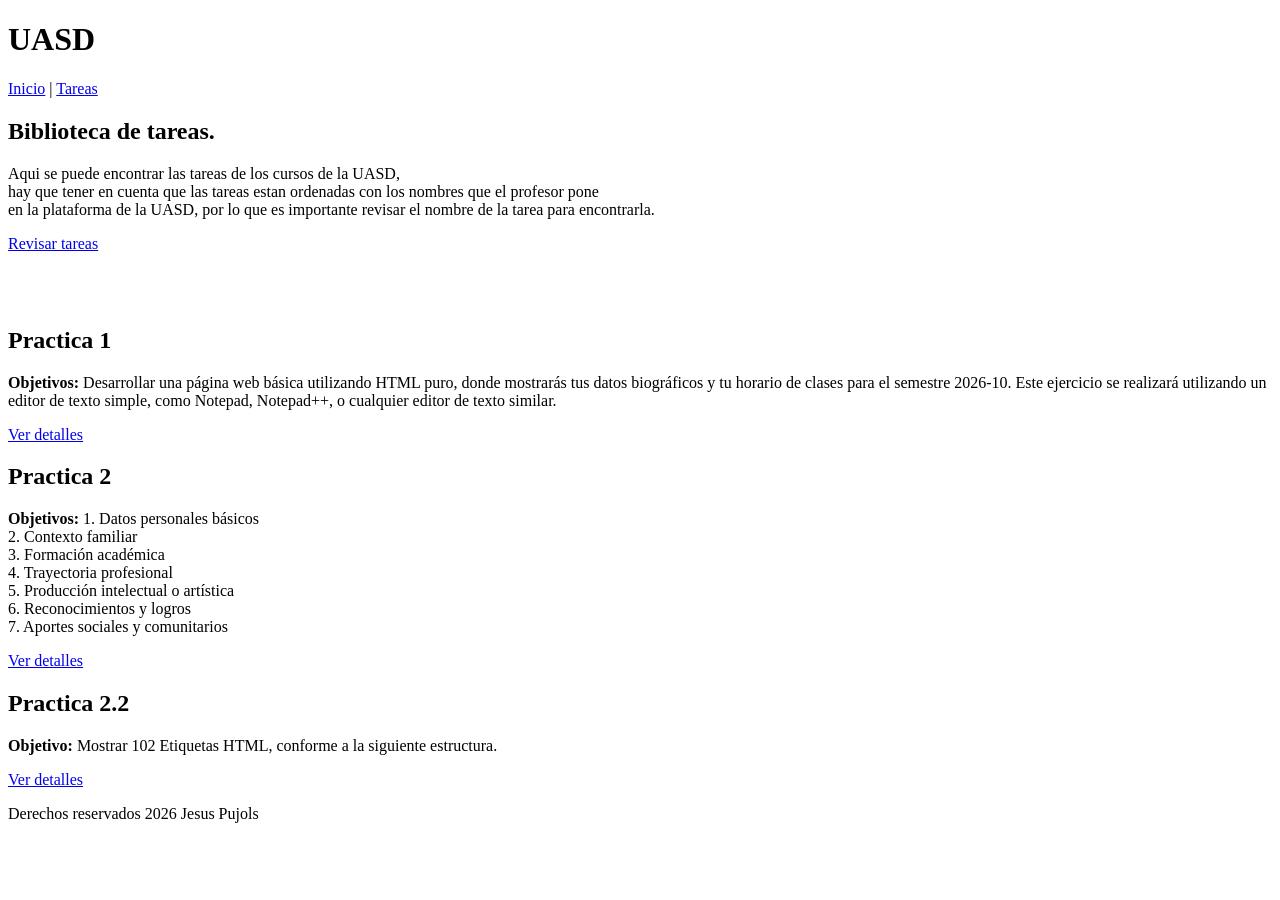
==== index.html @ 69698f7a "Primer commit" ====
<!Doctype html>
<html lang="es">

<head>
	<meta charset="UTF-8">
	<meta name="viewport" content="width=device-width, initial-scale=1.0">
	<title>Biblioteca de tareas</title>
</head>

<body>

	<header>
		<div class="container">
			<h1> UASD</h1>
			<nav>
				
				<a href="#"> Inicio</a> |
				<a href="#Tarea"> Tareas</a>
				
			</nav>
		</div>
	</header>

	<section id="hero">
		<div class="container">
			<h2>Biblioteca de tareas.</h2>
			<p>Aqui se puede encontrar las tareas de los cursos de la UASD,<br>
				hay que tener en cuenta que las tareas estan ordenadas con los nombres que el profesor pone<br>
				en la plataforma de la UASD, por lo que es importante revisar el nombre de la tarea para
				encontrarla.<br>
			</p>
			<a href="#Tarea" class="btn">Revisar tareas</a><br><br><br><br>
		</div>
	</section>


	<main>
		<section class="conteiner-gene" id="Tarea">
			<div class="Tarea1">
				<h2>Practica 1 </h2>
				<p><strong>Objetivos:</strong> Desarrollar una página web básica utilizando HTML
					puro, donde mostrarás tus datos biográficos y tu horario de
					clases para el semestre 2026-10. Este ejercicio se realizará
					utilizando un editor de texto simple, como Notepad, Notepad++,
					o cualquier editor de texto similar. </p>

				<a href="Tareas/Práctica1.html">Ver detalles</a>

			</div>

			<div class="Tarea2">
				<h2>Practica 2 </h2>
				<p><strong>Objetivos:</strong>
					1. Datos personales básicos<br>
					2. Contexto familiar<br>
					3. Formación académica<br>
					4. Trayectoria profesional<br>
					5. Producción intelectual o artística<br>
					6. Reconocimientos y logros<br>
					7. Aportes sociales y comunitarios<br>
				</p>

				<a href="Tareas/Practica2.1.html">Ver detalles</a>

			</div>

			<div class="Tarea.2">
				<h2>Practica 2.2 </h2>
				<p><strong>Objetivo:</strong>
					Mostrar 102 Etiquetas HTML, conforme a la siguiente estructura.
				</p>

				<a href="Tareas/Practica2.2.html">Ver detalles</a>

			</div>
		</section>


	</main>


	<footer>

		<p>Derechos reservados 2026 Jesus Pujols</p>


	</footer>

</body>

</html>
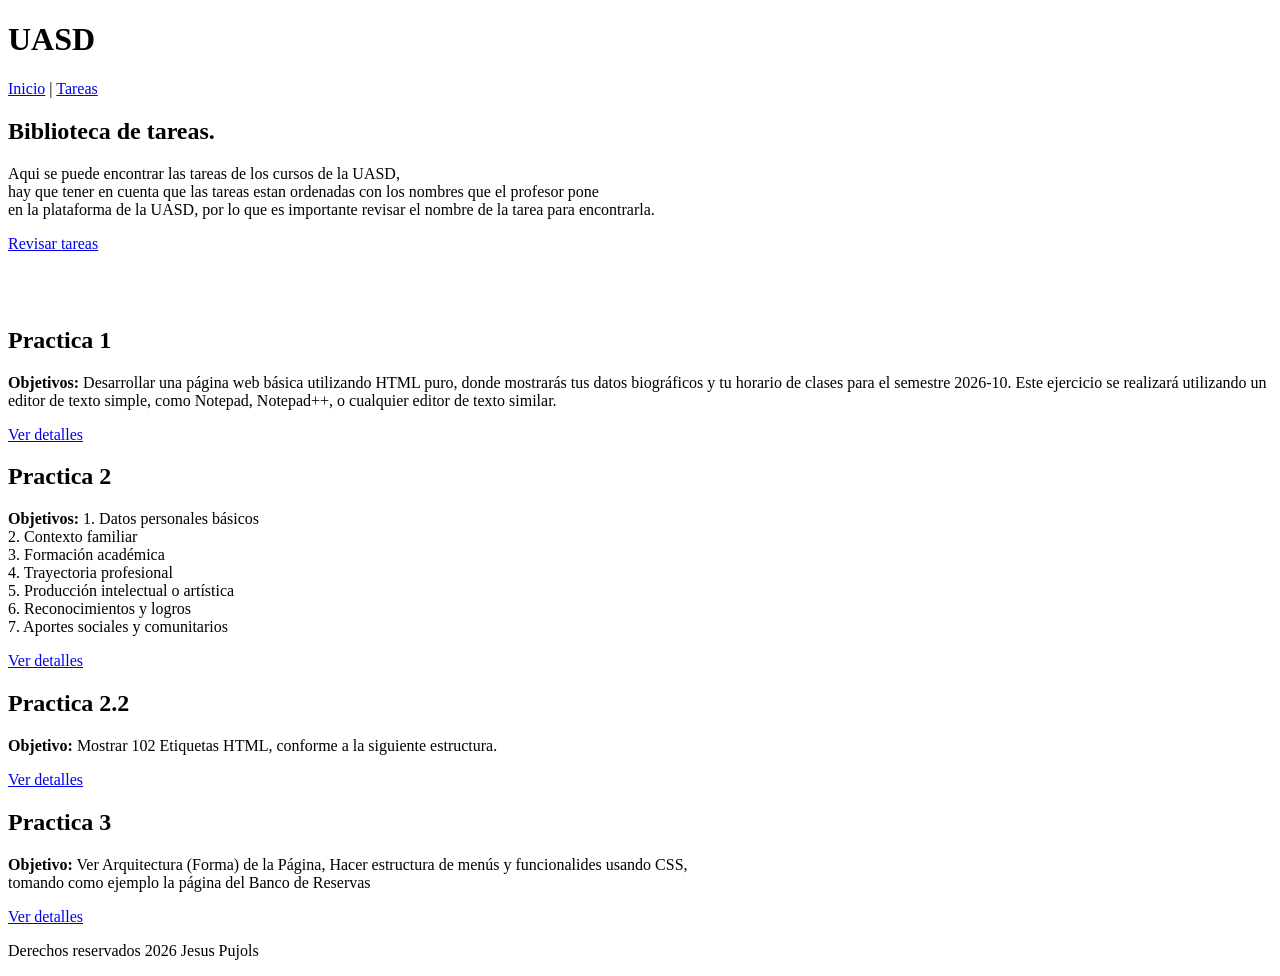
==== commit 36f5b41a: "Primer commit" ====
--- a/index.html
+++ b/index.html
@@ -73,6 +73,17 @@
 				<a href="Tareas/Practica2.2.html">Ver detalles</a>
 
 			</div>
+						<div class="Tarea.3">
+				<h2>Practica 3 </h2>
+				<p><strong>Objetivo:</strong>
+					Ver Arquitectura (Forma) de la Página, Hacer estructura de menús 
+					y funcionalides usando CSS, <br>
+					tomando como ejemplo la página del Banco de Reservas
+				</p>
+
+				<a href="Tareas/Practica3.html">Ver detalles</a>
+
+			</div>
 		</section>
 
 
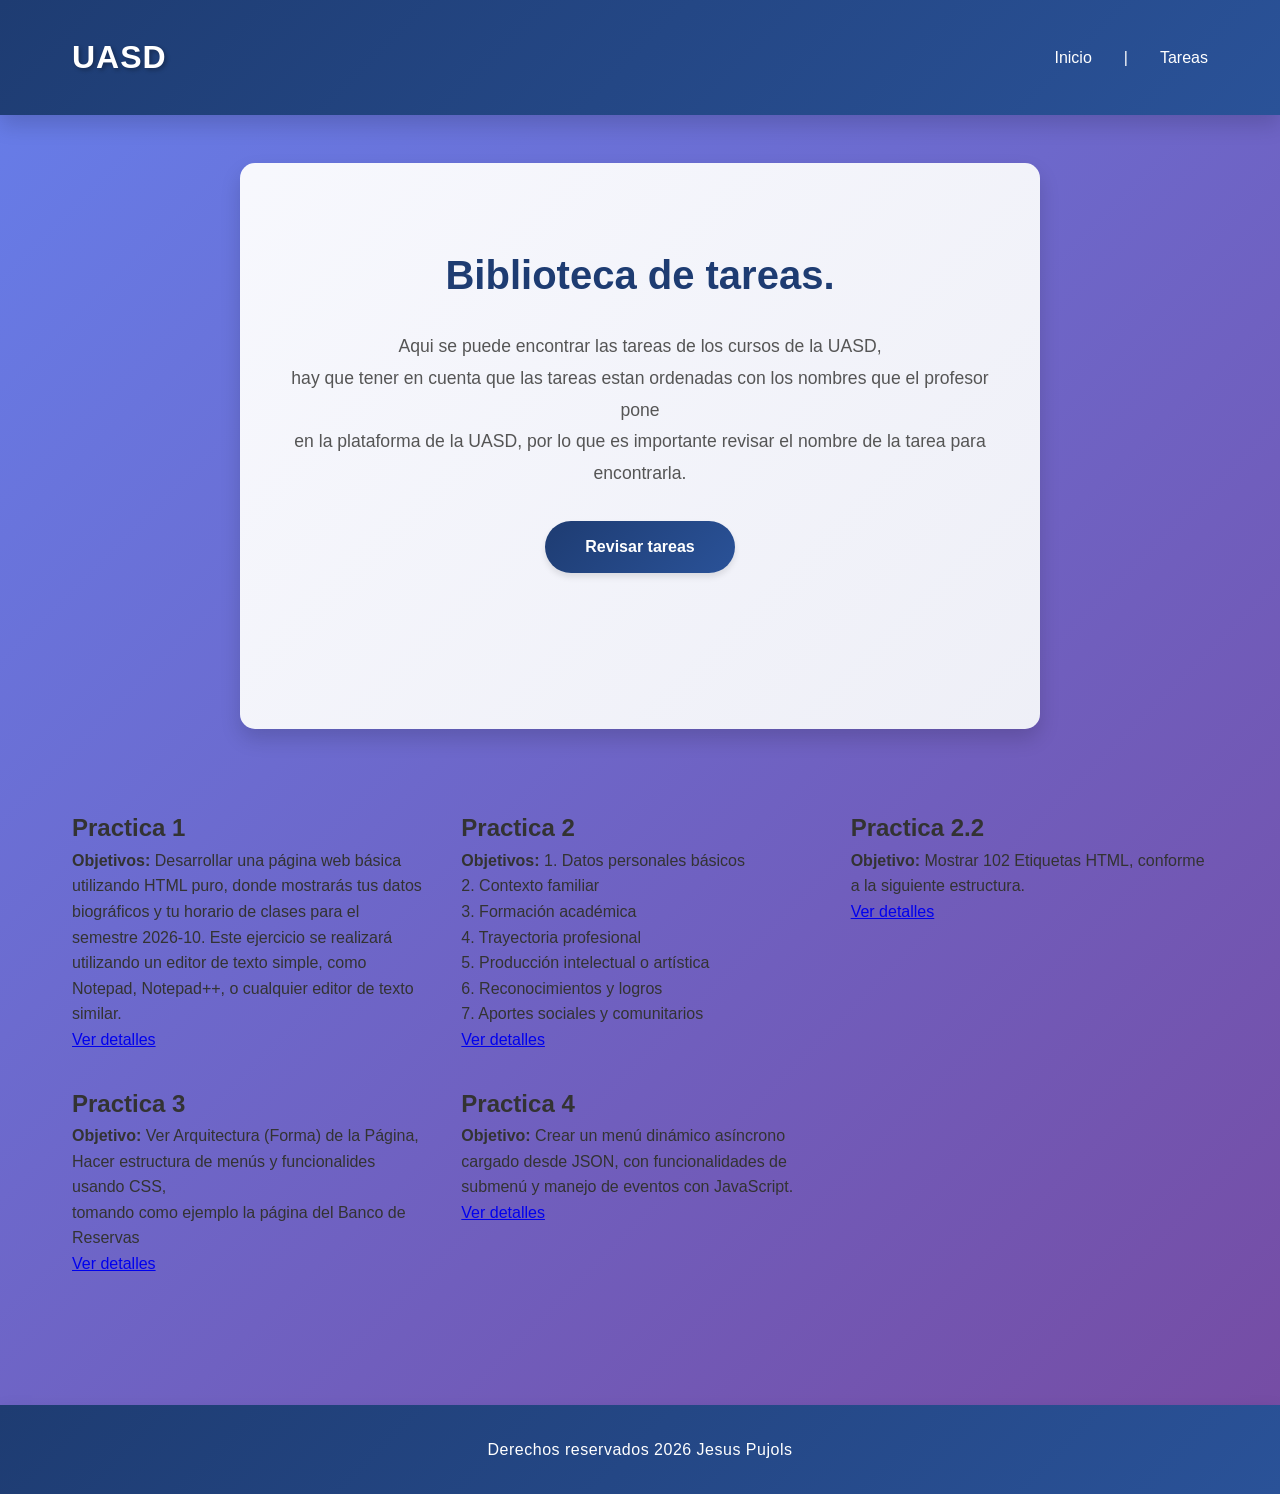
==== commit 1fc93e83: "Mejorar página principal: agregar CSS profesional y práctica 4" ====
--- a/index.html
+++ b/index.html
@@ -4,7 +4,8 @@
 <head>
 	<meta charset="UTF-8">
 	<meta name="viewport" content="width=device-width, initial-scale=1.0">
-	<title>Biblioteca de tareas</title>
+	<title>Biblioteca de tareas - UASD</title>
+	<link rel="stylesheet" href="assets/css/style.css">
 </head>
 
 <body>
@@ -73,7 +74,7 @@
 				<a href="Tareas/Practica2.2.html">Ver detalles</a>
 
 			</div>
-						<div class="Tarea.3">
+						<div class="Tarea3">
 				<h2>Practica 3 </h2>
 				<p><strong>Objetivo:</strong>
 					Ver Arquitectura (Forma) de la Página, Hacer estructura de menús 
@@ -82,6 +83,17 @@
 				</p>
 
 				<a href="Tareas/Practica3.html">Ver detalles</a>
+
+			</div>
+
+			<div class="Tarea4">
+				<h2>Practica 4 </h2>
+				<p><strong>Objetivo:</strong>
+					Crear un menú dinámico asíncrono cargado desde JSON,
+					con funcionalidades de submenú y manejo de eventos con JavaScript.
+				</p>
+
+				<a href="Tareas/practica4/index.html">Ver detalles</a>
 
 			</div>
 		</section>
--- a/assets/css/style.css
+++ b/assets/css/style.css
@@ -0,0 +1,416 @@
+/* ===========================
+   ESTILOS GENERALES
+   =========================== */
+
+* {
+	margin: 0;
+	padding: 0;
+	box-sizing: border-box;
+}
+
+:root {
+	--color-primary: #1e3c72;
+	--color-secondary: #2a5298;
+	--color-accent: #00d4ff;
+	--color-dark: #0a0e27;
+	--color-light: #f5f7fa;
+	--color-text: #333;
+	--color-border: #e0e0e0;
+	--color-success: #4caf50;
+	--color-warning: #ff9800;
+	--shadow: 0 4px 6px rgba(0, 0, 0, 0.1);
+	--shadow-lg: 0 10px 20px rgba(0, 0, 0, 0.15);
+}
+
+body {
+	font-family: 'Segoe UI', Tahoma, Geneva, Verdana, sans-serif;
+	line-height: 1.6;
+	color: var(--color-text);
+	background: linear-gradient(135deg, #667eea 0%, #764ba2 100%);
+	min-height: 100vh;
+}
+
+/* ===========================
+   HEADER
+   =========================== */
+
+header {
+	background: linear-gradient(135deg, var(--color-primary) 0%, var(--color-secondary) 100%);
+	color: white;
+	padding: 1rem 0;
+	box-shadow: var(--shadow-lg);
+	position: sticky;
+	top: 0;
+	z-index: 999;
+}
+
+header .container {
+	max-width: 1200px;
+	margin: 0 auto;
+	padding: 1rem 2rem;
+	display: flex;
+	justify-content: space-between;
+	align-items: center;
+}
+
+header h1 {
+	font-size: 2rem;
+	font-weight: 700;
+	letter-spacing: 1px;
+	text-shadow: 2px 2px 4px rgba(0, 0, 0, 0.3);
+}
+
+header nav {
+	display: flex;
+	gap: 2rem;
+}
+
+header nav a {
+	color: white;
+	text-decoration: none;
+	font-weight: 500;
+	transition: all 0.3s ease;
+	position: relative;
+}
+
+header nav a::after {
+	content: '';
+	position: absolute;
+	bottom: -5px;
+	left: 0;
+	width: 0;
+	height: 2px;
+	background: var(--color-accent);
+	transition: width 0.3s ease;
+}
+
+header nav a:hover::after {
+	width: 100%;
+}
+
+header nav a:hover {
+	color: var(--color-accent);
+}
+
+/* ===========================
+   HERO SECTION
+   =========================== */
+
+#hero {
+	background: linear-gradient(135deg, rgba(255, 255, 255, 0.95) 0%, rgba(245, 247, 250, 0.95) 100%);
+	padding: 5rem 2rem;
+	text-align: center;
+	margin: 3rem auto;
+	border-radius: 15px;
+	max-width: 800px;
+	margin-left: auto;
+	margin-right: auto;
+	box-shadow: var(--shadow-lg);
+}
+
+#hero h2 {
+	font-size: 2.5rem;
+	color: var(--color-primary);
+	margin-bottom: 1.5rem;
+	font-weight: 700;
+}
+
+#hero p {
+	font-size: 1.1rem;
+	color: #555;
+	margin-bottom: 2rem;
+	line-height: 1.8;
+}
+
+.btn {
+	display: inline-block;
+	background: linear-gradient(135deg, var(--color-primary), var(--color-secondary));
+	color: white;
+	padding: 0.8rem 2.5rem;
+	border-radius: 50px;
+	text-decoration: none;
+	font-weight: 600;
+	transition: all 0.3s ease;
+	box-shadow: var(--shadow);
+	border: none;
+	cursor: pointer;
+	font-size: 1rem;
+}
+
+.btn:hover {
+	transform: translateY(-3px);
+	box-shadow: var(--shadow-lg);
+	background: linear-gradient(135deg, var(--color-secondary), var(--color-primary));
+}
+
+.btn:active {
+	transform: translateY(-1px);
+}
+
+/* ===========================
+   MAIN CONTENT & TASKS
+   =========================== */
+
+main {
+	max-width: 1200px;
+	margin: 0 auto;
+	padding: 2rem;
+}
+
+.conteiner-gene {
+	display: grid;
+	grid-template-columns: repeat(auto-fit, minmax(280px, 1fr));
+	gap: 2rem;
+	margin-bottom: 3rem;
+}
+
+/* Task Cards Styling */
+.Tarea1,
+.Tarea2,
+.Tarea.2,
+.Tarea3,
+.Tarea4 {
+	background: white;
+	border-radius: 12px;
+	padding: 2rem;
+	box-shadow: var(--shadow);
+	transition: all 0.3s ease;
+	border-left: 5px solid var(--color-primary);
+	position: relative;
+	overflow: hidden;
+}
+
+.Tarea2 {
+	border-left-color: var(--color-secondary);
+}
+
+.Tarea.2 {
+	border-left-color: #0066cc;
+}
+
+.Tarea3 {
+	border-left-color: #ff6b6b;
+}
+
+.Tarea4 {
+	border-left-color: var(--color-accent);
+}
+
+.Tarea1:hover,
+.Tarea2:hover,
+.Tarea.2:hover,
+.Tarea3:hover,
+.Tarea4:hover {
+	transform: translateY(-8px);
+	box-shadow: var(--shadow-lg);
+}
+
+.Tarea1::before,
+.Tarea2::before,
+.Tarea.2::before,
+.Tarea3::before,
+.Tarea4::before {
+	content: '';
+	position: absolute;
+	top: 0;
+	left: 0;
+	right: 0;
+	height: 3px;
+	background: linear-gradient(90deg, var(--color-accent), rgba(0, 212, 255, 0));
+	transform: scaleX(0);
+	transform-origin: left;
+	transition: transform 0.3s ease;
+}
+
+.Tarea1:hover::before,
+.Tarea2:hover::before,
+.Tarea.2:hover::before,
+.Tarea3:hover::before,
+.Tarea4:hover::before {
+	transform: scaleX(1);
+}
+
+.Tarea1 h2,
+.Tarea2 h2,
+.Tarea.2 h2,
+.Tarea3 h2,
+.Tarea4 h2 {
+	color: var(--color-primary);
+	margin-bottom: 1rem;
+	font-size: 1.5rem;
+}
+
+.Tarea1 p,
+.Tarea2 p,
+.Tarea.2 p,
+.Tarea3 p,
+.Tarea4 p {
+	color: #666;
+	margin-bottom: 1.5rem;
+	line-height: 1.8;
+	font-size: 0.95rem;
+}
+
+.Tarea1 a,
+.Tarea2 a,
+.Tarea.2 a,
+.Tarea3 a,
+.Tarea4 a {
+	display: inline-block;
+	color: white;
+	background: linear-gradient(135deg, var(--color-primary), var(--color-secondary));
+	padding: 0.6rem 1.5rem;
+	border-radius: 25px;
+	text-decoration: none;
+	font-weight: 600;
+	transition: all 0.3s ease;
+	font-size: 0.9rem;
+	border: none;
+	cursor: pointer;
+}
+
+.Tarea1 a:hover,
+.Tarea2 a:hover,
+.Tarea.2 a:hover,
+.Tarea3 a:hover,
+.Tarea4 a:hover {
+	transform: scale(1.05);
+	box-shadow: var(--shadow-lg);
+}
+
+/* ===========================
+   FOOTER
+   =========================== */
+
+footer {
+	background: linear-gradient(135deg, var(--color-primary) 0%, var(--color-secondary) 100%);
+	color: white;
+	text-align: center;
+	padding: 2rem;
+	margin-top: 3rem;
+	box-shadow: var(--shadow-lg);
+}
+
+footer p {
+	font-weight: 500;
+	letter-spacing: 0.5px;
+}
+
+/* ===========================
+   RESPONSIVE DESIGN
+   =========================== */
+
+@media (max-width: 768px) {
+	header .container {
+		flex-direction: column;
+		gap: 1rem;
+		text-align: center;
+	}
+
+	header h1 {
+		font-size: 1.5rem;
+	}
+
+	header nav {
+		flex-direction: column;
+		gap: 0.5rem;
+	}
+
+	#hero {
+		padding: 3rem 1.5rem;
+		margin: 1.5rem;
+	}
+
+	#hero h2 {
+		font-size: 1.8rem;
+	}
+
+	#hero p {
+		font-size: 1rem;
+	}
+
+	.conteiner-gene {
+		grid-template-columns: 1fr;
+		gap: 1.5rem;
+	}
+
+	main {
+		padding: 1rem;
+	}
+}
+
+@media (max-width: 480px) {
+	header nav a {
+		font-size: 0.9rem;
+	}
+
+	#hero h2 {
+		font-size: 1.5rem;
+	}
+
+	.Tarea1 h2,
+	.Tarea2 h2,
+	.Tarea.2 h2,
+	.Tarea3 h2,
+	.Tarea4 h2 {
+		font-size: 1.2rem;
+	}
+
+	.Tarea1 p,
+	.Tarea2 p,
+	.Tarea.2 p,
+	.Tarea3 p,
+	.Tarea4 p {
+		font-size: 0.85rem;
+	}
+}
+
+/* ===========================
+   UTILITY CLASSES
+   =========================== */
+
+.container {
+	max-width: 1200px;
+	margin: 0 auto;
+	padding: 0 1rem;
+}
+
+/* ===========================
+   ANIMACIONES
+   =========================== */
+
+@keyframes fadeIn {
+	from {
+		opacity: 0;
+		transform: translateY(20px);
+	}
+	to {
+		opacity: 1;
+		transform: translateY(0);
+	}
+}
+
+.Tarea1,
+.Tarea2,
+.Tarea.2,
+.Tarea3,
+.Tarea4 {
+	animation: fadeIn 0.6s ease-out forwards;
+	animation-delay: 0.1s;
+}
+
+.Tarea2 {
+	animation-delay: 0.2s;
+}
+
+.Tarea.2 {
+	animation-delay: 0.3s;
+}
+
+.Tarea3 {
+	animation-delay: 0.4s;
+}
+
+.Tarea4 {
+	animation-delay: 0.5s;
+}
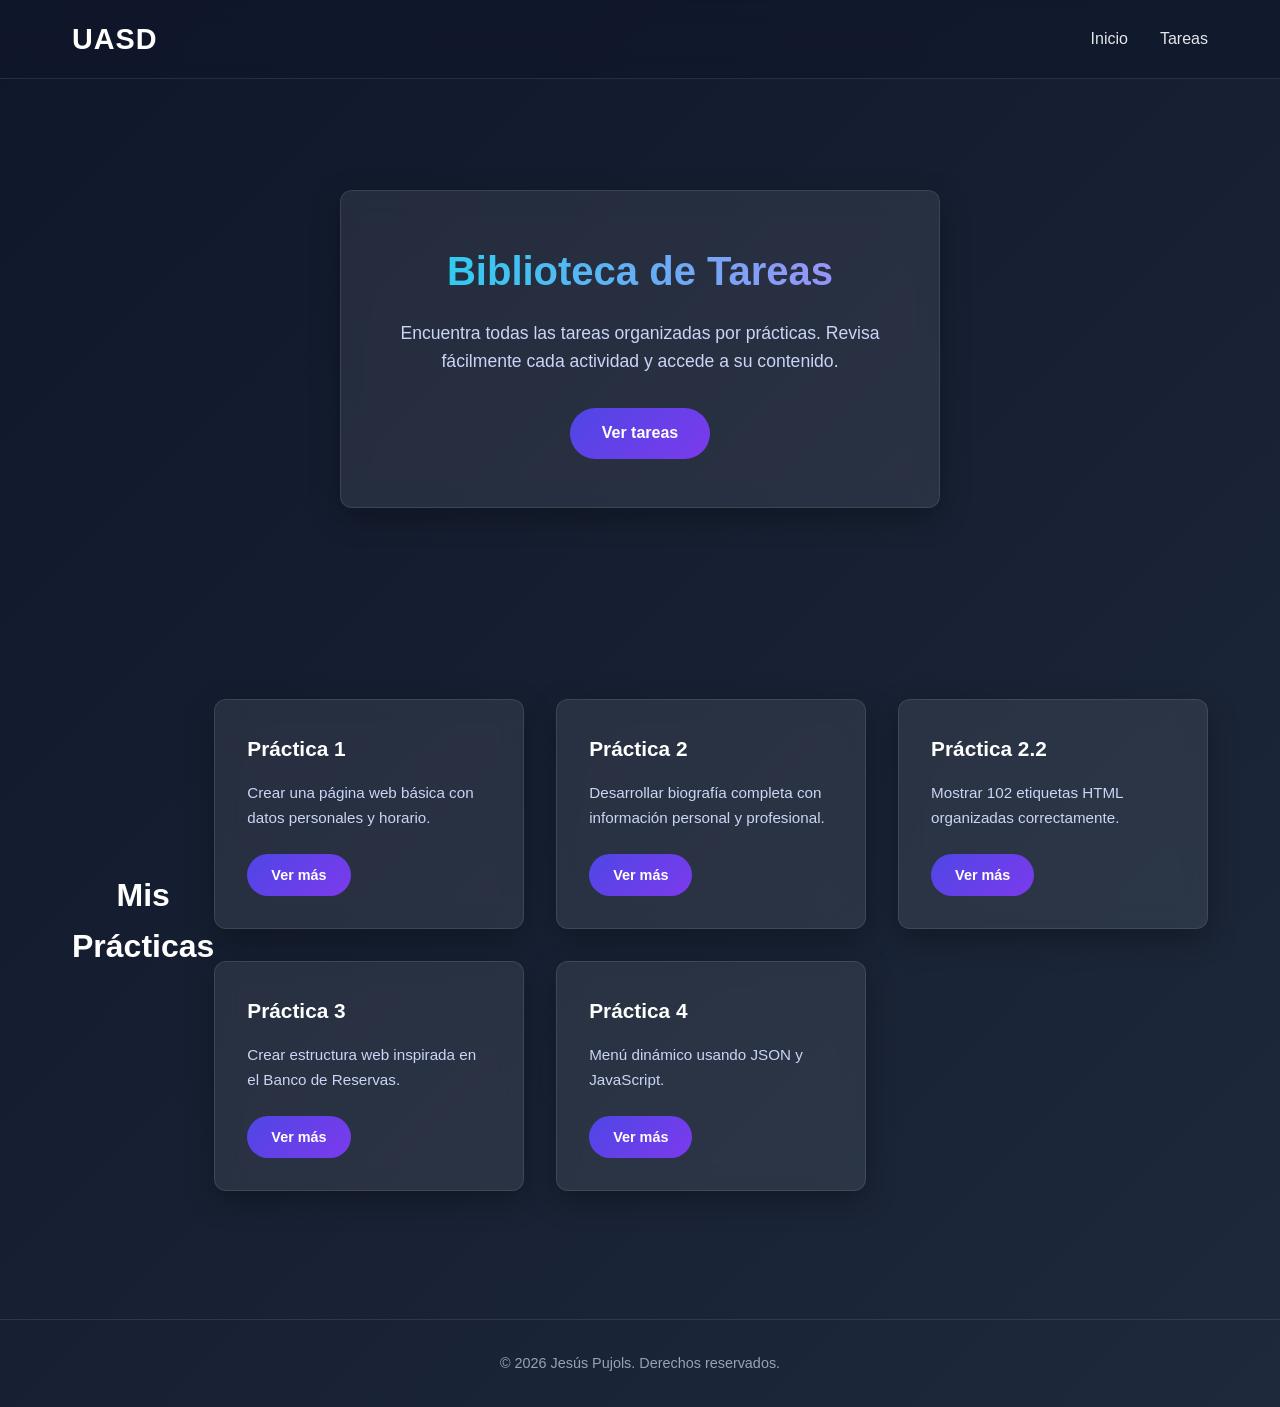
==== commit 6eeebfc5: "Reorganizar y limpiar código HTML y CSS completamente" ====
--- a/index.html
+++ b/index.html
@@ -1,114 +1,83 @@
-<!Doctype html>
+<!DOCTYPE html>
 <html lang="es">
 
 <head>
 	<meta charset="UTF-8">
 	<meta name="viewport" content="width=device-width, initial-scale=1.0">
-	<title>Biblioteca de tareas - UASD</title>
+	<title>Biblioteca de Tareas - UASD</title>
 	<link rel="stylesheet" href="assets/css/style.css">
 </head>
 
 <body>
-
+	<!-- HEADER -->
 	<header>
 		<div class="container">
-			<h1> UASD</h1>
+			<h1>UASD</h1>
 			<nav>
-				
-				<a href="#"> Inicio</a> |
-				<a href="#Tarea"> Tareas</a>
-				
+				<a href="#inicio">Inicio</a>
+				<a href="#tareas">Tareas</a>
 			</nav>
 		</div>
 	</header>
 
-	<section id="hero">
-		<div class="container">
-			<h2>Biblioteca de tareas.</h2>
-			<p>Aqui se puede encontrar las tareas de los cursos de la UASD,<br>
-				hay que tener en cuenta que las tareas estan ordenadas con los nombres que el profesor pone<br>
-				en la plataforma de la UASD, por lo que es importante revisar el nombre de la tarea para
-				encontrarla.<br>
-			</p>
-			<a href="#Tarea" class="btn">Revisar tareas</a><br><br><br><br>
+	<!-- HERO SECTION -->
+	<section id="inicio" class="hero">
+		<div class="hero-content">
+			<h2>Biblioteca de Tareas</h2>
+			<p>Encuentra todas las tareas organizadas por prácticas. Revisa fácilmente cada actividad y accede a su contenido.</p>
+			<a href="#tareas" class="btn">Ver tareas</a>
 		</div>
 	</section>
 
+	<!-- MAIN CONTENT -->
+	<main>
+		<section id="tareas" class="tasks-section">
+			<div class="container">
+				<h2 class="section-title">Mis Prácticas</h2>
+				<div class="tasks-grid">
+					<!-- Practica 1 -->
+					<article class="task-card">
+						<h3>Práctica 1</h3>
+						<p>Crear una página web básica con datos personales y horario.</p>
+						<a href="Tareas/Práctica1.html" class="card-btn">Ver más</a>
+					</article>
 
-	<main>
-		<section class="conteiner-gene" id="Tarea">
-			<div class="Tarea1">
-				<h2>Practica 1 </h2>
-				<p><strong>Objetivos:</strong> Desarrollar una página web básica utilizando HTML
-					puro, donde mostrarás tus datos biográficos y tu horario de
-					clases para el semestre 2026-10. Este ejercicio se realizará
-					utilizando un editor de texto simple, como Notepad, Notepad++,
-					o cualquier editor de texto similar. </p>
+					<!-- Practica 2 -->
+					<article class="task-card">
+						<h3>Práctica 2</h3>
+						<p>Desarrollar biografía completa con información personal y profesional.</p>
+						<a href="Tareas/Practica2.1.html" class="card-btn">Ver más</a>
+					</article>
 
-				<a href="Tareas/Práctica1.html">Ver detalles</a>
+					<!-- Practica 2.2 -->
+					<article class="task-card">
+						<h3>Práctica 2.2</h3>
+						<p>Mostrar 102 etiquetas HTML organizadas correctamente.</p>
+						<a href="Tareas/Practica2.2.html" class="card-btn">Ver más</a>
+					</article>
 
-			</div>
+					<!-- Practica 3 -->
+					<article class="task-card">
+						<h3>Práctica 3</h3>
+						<p>Crear estructura web inspirada en el Banco de Reservas.</p>
+						<a href="Tareas/Practica3.html" class="card-btn">Ver más</a>
+					</article>
 
-			<div class="Tarea2">
-				<h2>Practica 2 </h2>
-				<p><strong>Objetivos:</strong>
-					1. Datos personales básicos<br>
-					2. Contexto familiar<br>
-					3. Formación académica<br>
-					4. Trayectoria profesional<br>
-					5. Producción intelectual o artística<br>
-					6. Reconocimientos y logros<br>
-					7. Aportes sociales y comunitarios<br>
-				</p>
-
-				<a href="Tareas/Practica2.1.html">Ver detalles</a>
-
-			</div>
-
-			<div class="Tarea.2">
-				<h2>Practica 2.2 </h2>
-				<p><strong>Objetivo:</strong>
-					Mostrar 102 Etiquetas HTML, conforme a la siguiente estructura.
-				</p>
-
-				<a href="Tareas/Practica2.2.html">Ver detalles</a>
-
-			</div>
-						<div class="Tarea3">
-				<h2>Practica 3 </h2>
-				<p><strong>Objetivo:</strong>
-					Ver Arquitectura (Forma) de la Página, Hacer estructura de menús 
-					y funcionalides usando CSS, <br>
-					tomando como ejemplo la página del Banco de Reservas
-				</p>
-
-				<a href="Tareas/Practica3.html">Ver detalles</a>
-
-			</div>
-
-			<div class="Tarea4">
-				<h2>Practica 4 </h2>
-				<p><strong>Objetivo:</strong>
-					Crear un menú dinámico asíncrono cargado desde JSON,
-					con funcionalidades de submenú y manejo de eventos con JavaScript.
-				</p>
-
-				<a href="Tareas/practica4/index.html">Ver detalles</a>
-
+					<!-- Practica 4 -->
+					<article class="task-card">
+						<h3>Práctica 4</h3>
+						<p>Menú dinámico usando JSON y JavaScript.</p>
+						<a href="Tareas/practica4/index.html" class="card-btn">Ver más</a>
+					</article>
+				</div>
 			</div>
 		</section>
-
-
 	</main>
 
-
+	<!-- FOOTER -->
 	<footer>
-
-		<p>Derechos reservados 2026 Jesus Pujols</p>
-
-
+		<p>&copy; 2026 Jesús Pujols. Derechos reservados.</p>
 	</footer>
-
 </body>
 
 </html>
--- a/assets/css/style.css
+++ b/assets/css/style.css
@@ -1,6 +1,26 @@
-/* ===========================
-   ESTILOS GENERALES
-   =========================== */
+/* ==============================================
+   VARIABLES
+   ============================================== */
+
+:root {
+	--primary: #4f46e5;
+	--secondary: #7c3aed;
+	--accent: #22d3ee;
+	--bg: #0f172a;
+	--bg-light: #1e293b;
+	--card: rgba(255, 255, 255, 0.08);
+	--text: #e5e7eb;
+	--text-light: #cbd5f5;
+	--border: rgba(255, 255, 255, 0.1);
+	--radius: 12px;
+	--transition: 0.3s ease;
+	--shadow: 0 10px 30px rgba(0, 0, 0, 0.3);
+	--shadow-lg: 0 20px 40px rgba(0, 0, 0, 0.5);
+}
+
+/* ==============================================
+   RESET
+   ============================================== */
 
 * {
 	margin: 0;
@@ -8,43 +28,42 @@
 	box-sizing: border-box;
 }
 
-:root {
-	--color-primary: #1e3c72;
-	--color-secondary: #2a5298;
-	--color-accent: #00d4ff;
-	--color-dark: #0a0e27;
-	--color-light: #f5f7fa;
-	--color-text: #333;
-	--color-border: #e0e0e0;
-	--color-success: #4caf50;
-	--color-warning: #ff9800;
-	--shadow: 0 4px 6px rgba(0, 0, 0, 0.1);
-	--shadow-lg: 0 10px 20px rgba(0, 0, 0, 0.15);
-}
+html {
+	scroll-behavior: smooth;
+}
+
+/* ==============================================
+   BASE STYLES
+   ============================================== */
 
 body {
 	font-family: 'Segoe UI', Tahoma, Geneva, Verdana, sans-serif;
+	background: linear-gradient(135deg, var(--bg) 0%, var(--bg-light) 100%);
+	color: var(--text);
 	line-height: 1.6;
-	color: var(--color-text);
-	background: linear-gradient(135deg, #667eea 0%, #764ba2 100%);
 	min-height: 100vh;
 }
 
-/* ===========================
+a {
+	color: var(--accent);
+	text-decoration: none;
+	transition: all var(--transition);
+}
+
+/* ==============================================
    HEADER
-   =========================== */
+   ============================================== */
 
 header {
-	background: linear-gradient(135deg, var(--color-primary) 0%, var(--color-secondary) 100%);
-	color: white;
-	padding: 1rem 0;
-	box-shadow: var(--shadow-lg);
 	position: sticky;
 	top: 0;
-	z-index: 999;
-}
-
-header .container {
+	background: rgba(15, 23, 42, 0.6);
+	border-bottom: 1px solid var(--border);
+	z-index: 1000;
+	backdrop-filter: blur(12px);
+}
+
+.container {
 	max-width: 1200px;
 	margin: 0 auto;
 	padding: 1rem 2rem;
@@ -54,363 +73,279 @@
 }
 
 header h1 {
-	font-size: 2rem;
+	font-size: 1.8rem;
+	color: white;
 	font-weight: 700;
 	letter-spacing: 1px;
-	text-shadow: 2px 2px 4px rgba(0, 0, 0, 0.3);
-}
-
-header nav {
+}
+
+nav {
 	display: flex;
 	gap: 2rem;
 }
 
-header nav a {
-	color: white;
-	text-decoration: none;
+nav a {
+	color: var(--text);
 	font-weight: 500;
-	transition: all 0.3s ease;
 	position: relative;
-}
-
-header nav a::after {
+	padding: 0.5rem 0;
+}
+
+nav a::after {
 	content: '';
 	position: absolute;
-	bottom: -5px;
-	left: 0;
 	width: 0;
 	height: 2px;
-	background: var(--color-accent);
-	transition: width 0.3s ease;
-}
-
-header nav a:hover::after {
+	background: var(--accent);
+	bottom: 0;
+	left: 0;
+	transition: width var(--transition);
+}
+
+nav a:hover {
+	color: var(--accent);
+}
+
+nav a:hover::after {
 	width: 100%;
 }
 
-header nav a:hover {
-	color: var(--color-accent);
-}
-
-/* ===========================
+/* ==============================================
    HERO SECTION
-   =========================== */
-
-#hero {
-	background: linear-gradient(135deg, rgba(255, 255, 255, 0.95) 0%, rgba(245, 247, 250, 0.95) 100%);
-	padding: 5rem 2rem;
+   ============================================== */
+
+.hero {
+	display: flex;
+	justify-content: center;
+	align-items: center;
 	text-align: center;
-	margin: 3rem auto;
-	border-radius: 15px;
-	max-width: 800px;
-	margin-left: auto;
-	margin-right: auto;
-	box-shadow: var(--shadow-lg);
-}
-
-#hero h2 {
+	padding: 6rem 2rem;
+	min-height: 60vh;
+}
+
+.hero-content {
+	background: var(--card);
+	padding: 3rem;
+	border-radius: var(--radius);
+	backdrop-filter: blur(12px);
+	box-shadow: var(--shadow);
+	max-width: 600px;
+	border: 1px solid var(--border);
+}
+
+.hero-content h2 {
 	font-size: 2.5rem;
-	color: var(--color-primary);
-	margin-bottom: 1.5rem;
-	font-weight: 700;
-}
-
-#hero p {
+	margin-bottom: 1rem;
+	background: linear-gradient(90deg, var(--accent), #a78bfa);
+	-webkit-background-clip: text;
+	-webkit-text-fill-color: transparent;
+	background-clip: text;
+}
+
+.hero-content p {
+	color: var(--text-light);
+	margin-bottom: 2rem;
 	font-size: 1.1rem;
-	color: #555;
-	margin-bottom: 2rem;
-	line-height: 1.8;
-}
-
-.btn {
+}
+
+/* ==============================================
+   BUTTONS
+   ============================================== */
+
+.btn,
+.card-btn {
 	display: inline-block;
-	background: linear-gradient(135deg, var(--color-primary), var(--color-secondary));
+	background: linear-gradient(135deg, var(--primary), var(--secondary));
 	color: white;
-	padding: 0.8rem 2.5rem;
+	padding: 0.8rem 2rem;
 	border-radius: 50px;
-	text-decoration: none;
 	font-weight: 600;
-	transition: all 0.3s ease;
-	box-shadow: var(--shadow);
+	transition: all var(--transition);
 	border: none;
 	cursor: pointer;
-	font-size: 1rem;
-}
-
-.btn:hover {
+}
+
+.btn:hover,
+.card-btn:hover {
 	transform: translateY(-3px);
 	box-shadow: var(--shadow-lg);
-	background: linear-gradient(135deg, var(--color-secondary), var(--color-primary));
-}
-
-.btn:active {
+}
+
+.btn:active,
+.card-btn:active {
 	transform: translateY(-1px);
 }
 
-/* ===========================
-   MAIN CONTENT & TASKS
-   =========================== */
-
-main {
-	max-width: 1200px;
-	margin: 0 auto;
-	padding: 2rem;
-}
-
-.conteiner-gene {
+.card-btn {
+	padding: 0.6rem 1.5rem;
+	font-size: 0.9rem;
+}
+
+/* ==============================================
+   TASKS SECTION
+   ============================================== */
+
+.tasks-section {
+	padding: 4rem 2rem;
+}
+
+.section-title {
+	text-align: center;
+	font-size: 2rem;
+	margin-bottom: 3rem;
+	color: white;
+}
+
+.tasks-grid {
 	display: grid;
 	grid-template-columns: repeat(auto-fit, minmax(280px, 1fr));
 	gap: 2rem;
-	margin-bottom: 3rem;
-}
-
-/* Task Cards Styling */
-.Tarea1,
-.Tarea2,
-.Tarea.2,
-.Tarea3,
-.Tarea4 {
-	background: white;
-	border-radius: 12px;
+	max-width: 1200px;
+	margin: 0 auto;
+}
+
+/* ==============================================
+   TASK CARDS
+   ============================================== */
+
+.task-card {
+	background: var(--card);
+	border-radius: var(--radius);
 	padding: 2rem;
+	backdrop-filter: blur(12px);
+	border: 1px solid var(--border);
 	box-shadow: var(--shadow);
-	transition: all 0.3s ease;
-	border-left: 5px solid var(--color-primary);
+	transition: all var(--transition);
 	position: relative;
 	overflow: hidden;
 }
 
-.Tarea2 {
-	border-left-color: var(--color-secondary);
-}
-
-.Tarea.2 {
-	border-left-color: #0066cc;
-}
-
-.Tarea3 {
-	border-left-color: #ff6b6b;
-}
-
-.Tarea4 {
-	border-left-color: var(--color-accent);
-}
-
-.Tarea1:hover,
-.Tarea2:hover,
-.Tarea.2:hover,
-.Tarea3:hover,
-.Tarea4:hover {
-	transform: translateY(-8px);
+.task-card:hover {
+	transform: translateY(-10px);
 	box-shadow: var(--shadow-lg);
-}
-
-.Tarea1::before,
-.Tarea2::before,
-.Tarea.2::before,
-.Tarea3::before,
-.Tarea4::before {
+	border-color: var(--accent);
+}
+
+.task-card::before {
 	content: '';
 	position: absolute;
+	width: 100%;
+	height: 3px;
 	top: 0;
 	left: 0;
-	right: 0;
-	height: 3px;
-	background: linear-gradient(90deg, var(--color-accent), rgba(0, 212, 255, 0));
+	background: linear-gradient(90deg, var(--accent), transparent);
 	transform: scaleX(0);
 	transform-origin: left;
-	transition: transform 0.3s ease;
-}
-
-.Tarea1:hover::before,
-.Tarea2:hover::before,
-.Tarea.2:hover::before,
-.Tarea3:hover::before,
-.Tarea4:hover::before {
+	transition: transform var(--transition);
+}
+
+.task-card:hover::before {
 	transform: scaleX(1);
 }
 
-.Tarea1 h2,
-.Tarea2 h2,
-.Tarea.2 h2,
-.Tarea3 h2,
-.Tarea4 h2 {
-	color: var(--color-primary);
+.task-card h3 {
 	margin-bottom: 1rem;
-	font-size: 1.5rem;
-}
-
-.Tarea1 p,
-.Tarea2 p,
-.Tarea.2 p,
-.Tarea3 p,
-.Tarea4 p {
-	color: #666;
+	color: white;
+	font-size: 1.3rem;
+}
+
+.task-card p {
+	color: var(--text-light);
 	margin-bottom: 1.5rem;
-	line-height: 1.8;
 	font-size: 0.95rem;
-}
-
-.Tarea1 a,
-.Tarea2 a,
-.Tarea.2 a,
-.Tarea3 a,
-.Tarea4 a {
-	display: inline-block;
-	color: white;
-	background: linear-gradient(135deg, var(--color-primary), var(--color-secondary));
-	padding: 0.6rem 1.5rem;
-	border-radius: 25px;
-	text-decoration: none;
-	font-weight: 600;
-	transition: all 0.3s ease;
-	font-size: 0.9rem;
-	border: none;
-	cursor: pointer;
-}
-
-.Tarea1 a:hover,
-.Tarea2 a:hover,
-.Tarea.2 a:hover,
-.Tarea3 a:hover,
-.Tarea4 a:hover {
-	transform: scale(1.05);
-	box-shadow: var(--shadow-lg);
-}
-
-/* ===========================
+	line-height: 1.6;
+}
+
+/* ==============================================
    FOOTER
-   =========================== */
+   ============================================== */
 
 footer {
-	background: linear-gradient(135deg, var(--color-primary) 0%, var(--color-secondary) 100%);
-	color: white;
 	text-align: center;
 	padding: 2rem;
+	color: #94a3b8;
+	border-top: 1px solid var(--border);
 	margin-top: 3rem;
-	box-shadow: var(--shadow-lg);
 }
 
 footer p {
-	font-weight: 500;
-	letter-spacing: 0.5px;
-}
-
-/* ===========================
+	font-size: 0.9rem;
+}
+
+/* ==============================================
    RESPONSIVE DESIGN
-   =========================== */
+   ============================================== */
 
 @media (max-width: 768px) {
-	header .container {
+	.container {
 		flex-direction: column;
 		gap: 1rem;
-		text-align: center;
 	}
 
 	header h1 {
 		font-size: 1.5rem;
 	}
 
-	header nav {
-		flex-direction: column;
-		gap: 0.5rem;
-	}
-
-	#hero {
-		padding: 3rem 1.5rem;
-		margin: 1.5rem;
-	}
-
-	#hero h2 {
+	nav {
+		gap: 1rem;
+		font-size: 0.9rem;
+	}
+
+	.hero {
+		padding: 4rem 1rem;
+		min-height: auto;
+	}
+
+	.hero-content {
+		padding: 2rem;
+	}
+
+	.hero-content h2 {
 		font-size: 1.8rem;
 	}
 
-	#hero p {
+	.hero-content p {
 		font-size: 1rem;
 	}
 
-	.conteiner-gene {
+	.tasks-grid {
 		grid-template-columns: 1fr;
 		gap: 1.5rem;
 	}
 
-	main {
+	.section-title {
+		font-size: 1.5rem;
+		margin-bottom: 2rem;
+	}
+}
+
+@media (max-width: 480px) {
+	.container {
 		padding: 1rem;
 	}
-}
-
-@media (max-width: 480px) {
-	header nav a {
+
+	header h1 {
+		font-size: 1.3rem;
+	}
+
+	nav {
+		gap: 0.5rem;
+	}
+
+	nav a {
+		font-size: 0.8rem;
+	}
+
+	.hero-content h2 {
+		font-size: 1.5rem;
+	}
+
+	.hero-content p {
 		font-size: 0.9rem;
 	}
 
-	#hero h2 {
-		font-size: 1.5rem;
-	}
-
-	.Tarea1 h2,
-	.Tarea2 h2,
-	.Tarea.2 h2,
-	.Tarea3 h2,
-	.Tarea4 h2 {
-		font-size: 1.2rem;
-	}
-
-	.Tarea1 p,
-	.Tarea2 p,
-	.Tarea.2 p,
-	.Tarea3 p,
-	.Tarea4 p {
-		font-size: 0.85rem;
-	}
-}
-
-/* ===========================
-   UTILITY CLASSES
-   =========================== */
-
-.container {
-	max-width: 1200px;
-	margin: 0 auto;
-	padding: 0 1rem;
-}
-
-/* ===========================
-   ANIMACIONES
-   =========================== */
-
-@keyframes fadeIn {
-	from {
-		opacity: 0;
-		transform: translateY(20px);
-	}
-	to {
-		opacity: 1;
-		transform: translateY(0);
-	}
-}
-
-.Tarea1,
-.Tarea2,
-.Tarea.2,
-.Tarea3,
-.Tarea4 {
-	animation: fadeIn 0.6s ease-out forwards;
-	animation-delay: 0.1s;
-}
-
-.Tarea2 {
-	animation-delay: 0.2s;
-}
-
-.Tarea.2 {
-	animation-delay: 0.3s;
-}
-
-.Tarea3 {
-	animation-delay: 0.4s;
-}
-
-.Tarea4 {
-	animation-delay: 0.5s;
-}
+	.btn {
+		padding: 0.6rem 1.5rem;
+		font-size: 0.9rem;
+	}
+}
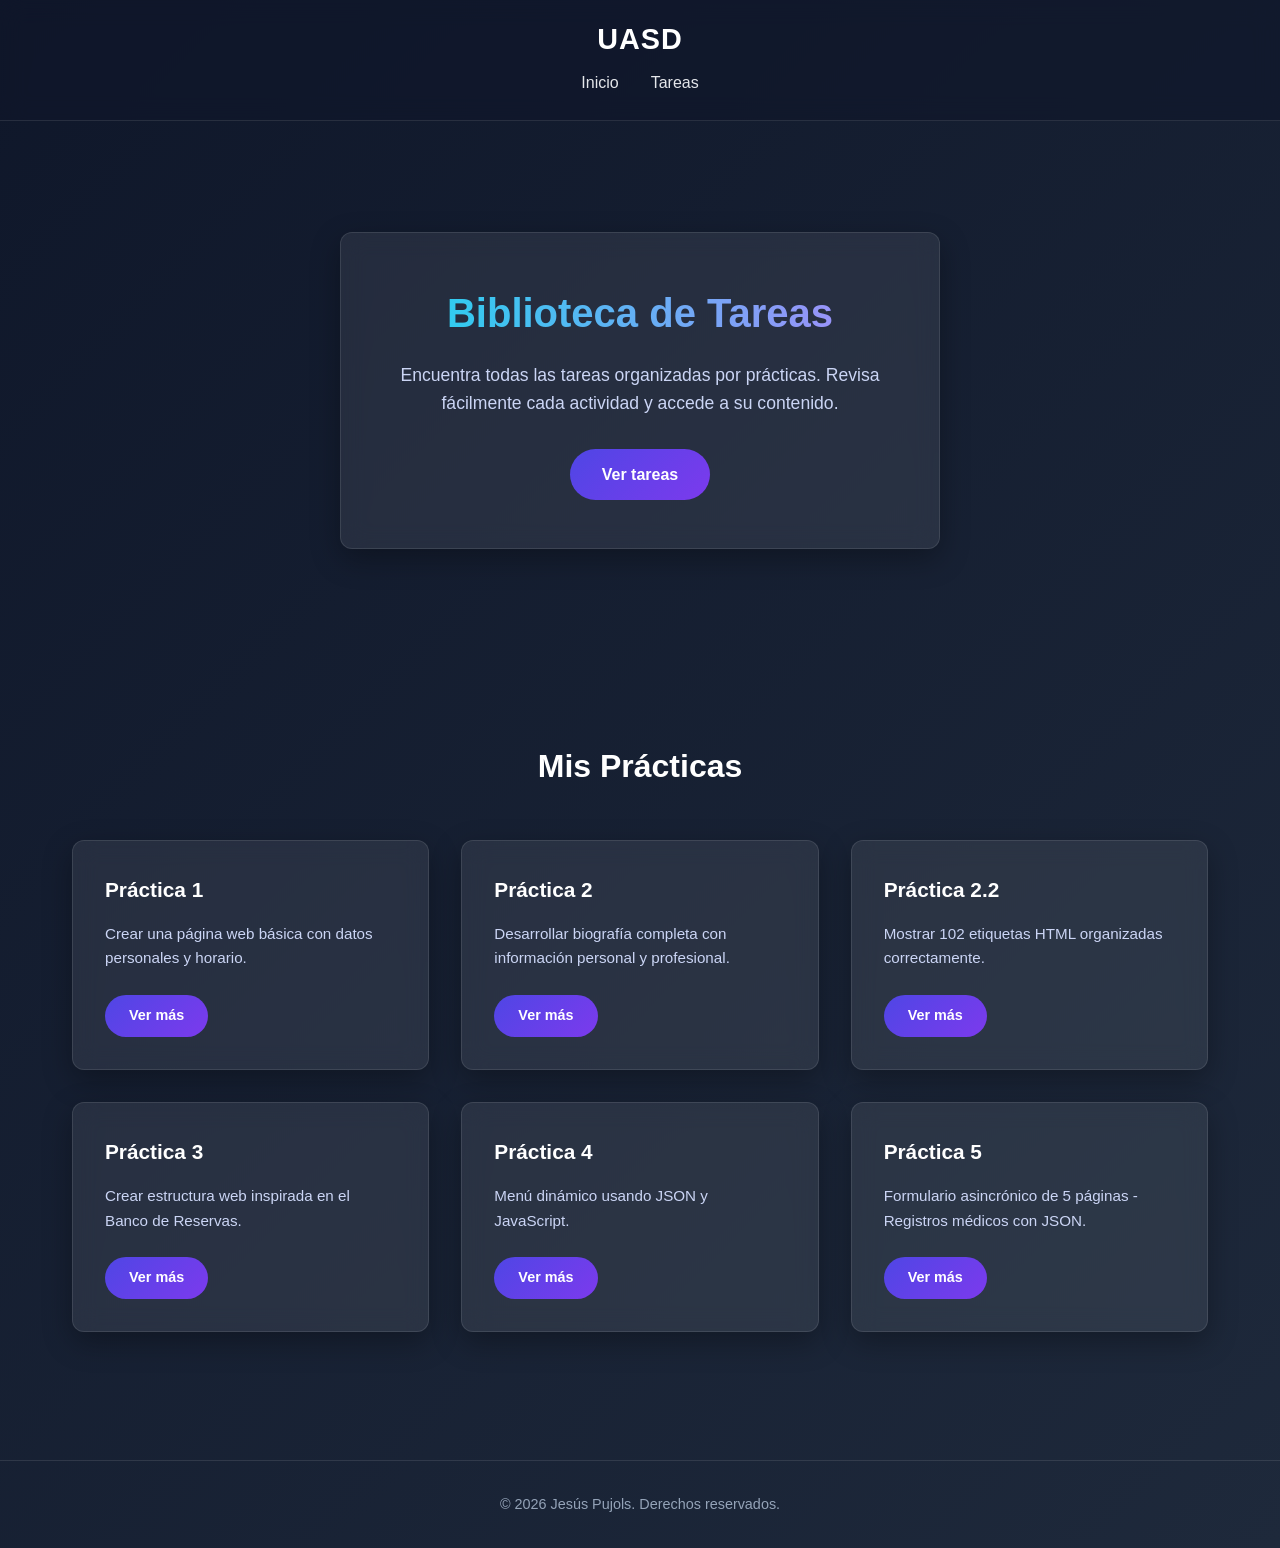
==== commit e267e468: "Práctica 5: Agregar 6 registros médicos embebidos y validaciones obligatorias para campos" ====
--- a/index.html
+++ b/index.html
@@ -69,6 +69,13 @@
 						<p>Menú dinámico usando JSON y JavaScript.</p>
 						<a href="Tareas/practica4/index.html" class="card-btn">Ver más</a>
 					</article>
+
+					<!-- Practica 5 -->
+					<article class="task-card">
+						<h3>Práctica 5</h3>
+						<p>Formulario asincrónico de 5 páginas - Registros médicos con JSON.</p>
+						<a href="Tareas/practica5/index.html" class="card-btn">Ver más</a>
+					</article>
 				</div>
 			</div>
 		</section>
--- a/assets/css/style.css
+++ b/assets/css/style.css
@@ -70,6 +70,7 @@
 	display: flex;
 	justify-content: space-between;
 	align-items: center;
+    flex-direction: column;
 }
 
 header h1 {
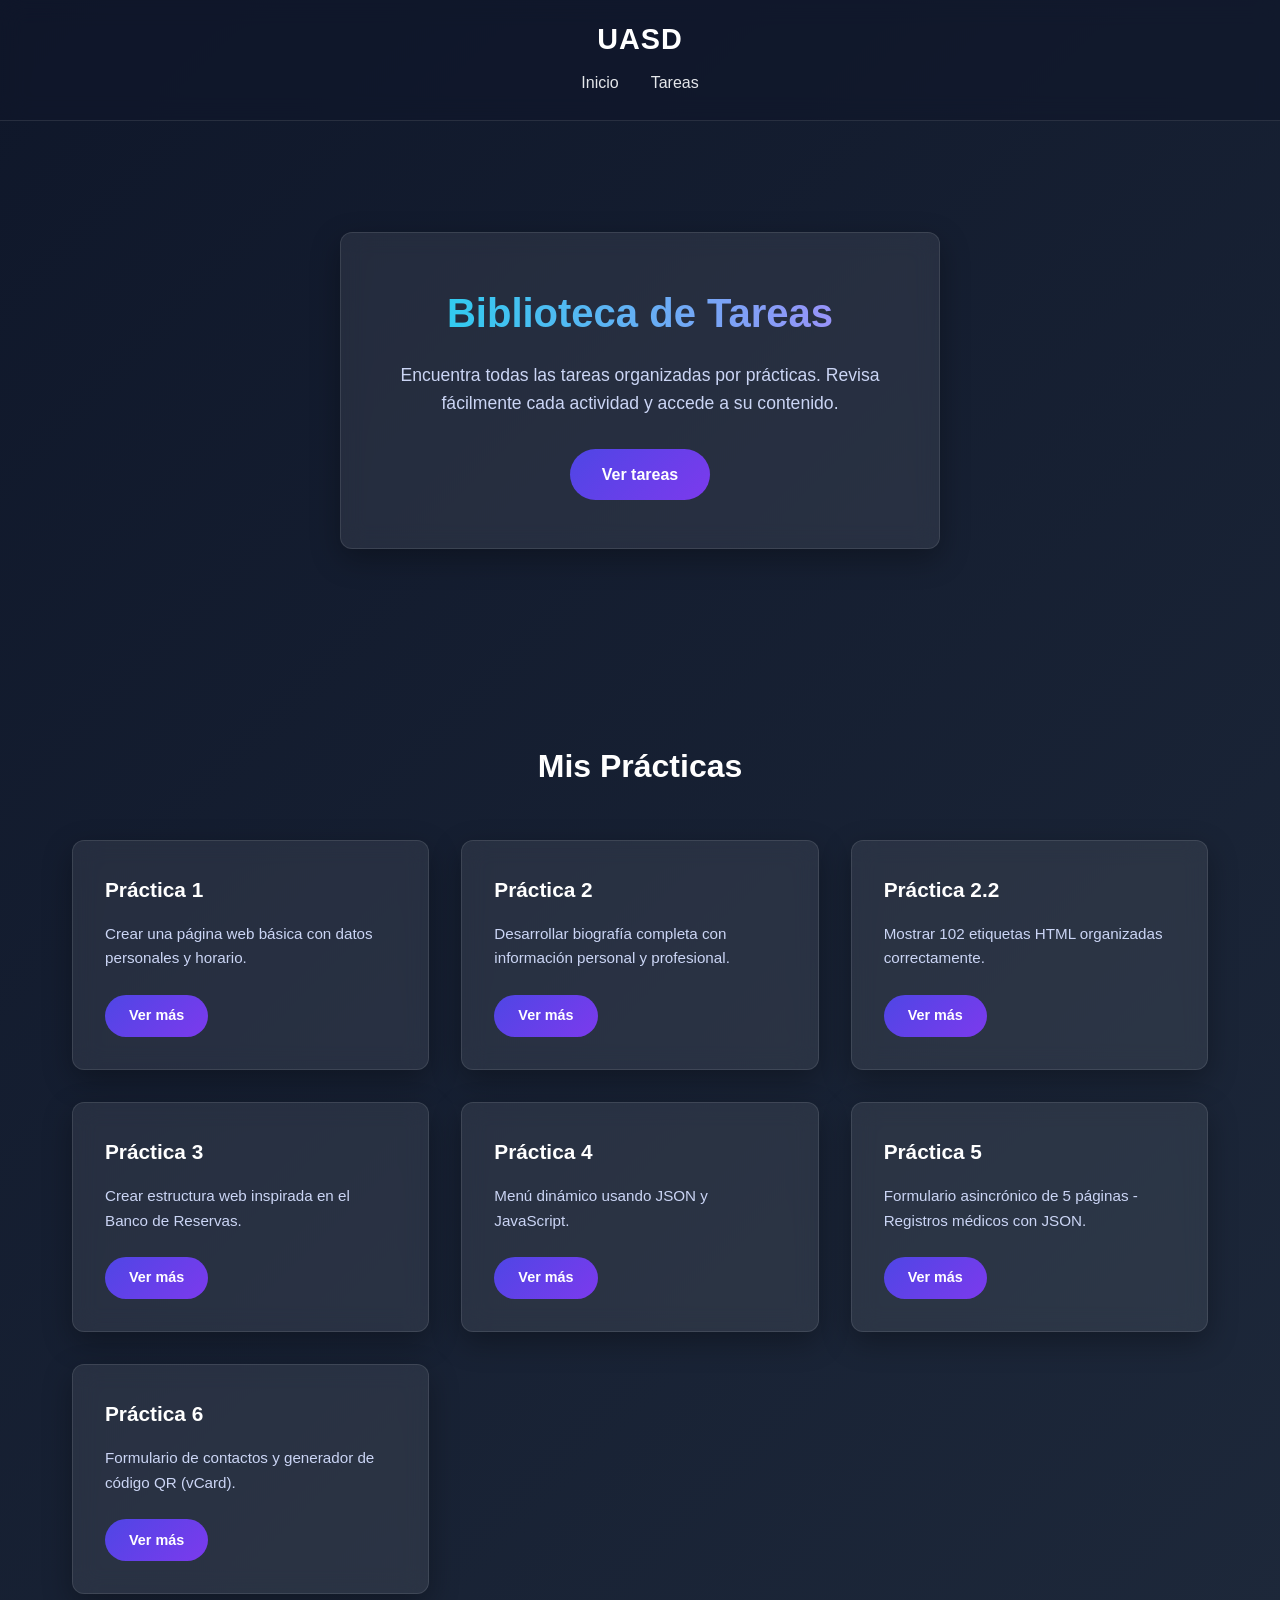
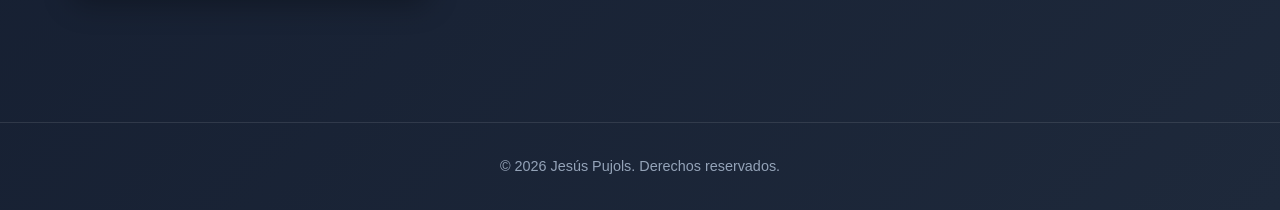
==== commit 8e450e6e: "Añadir Práctica 6: Formulario de contactos y generador de QR" ====
--- a/index.html
+++ b/index.html
@@ -10,7 +10,7 @@
 
 <body>
 	<!-- HEADER -->
-	<header>
+	<header class="header-banner">
 		<div class="container">
 			<h1>UASD</h1>
 			<nav>
@@ -24,7 +24,8 @@
 	<section id="inicio" class="hero">
 		<div class="hero-content">
 			<h2>Biblioteca de Tareas</h2>
-			<p>Encuentra todas las tareas organizadas por prácticas. Revisa fácilmente cada actividad y accede a su contenido.</p>
+			<p>Encuentra todas las tareas organizadas por prácticas. Revisa fácilmente cada actividad y accede a su
+				contenido.</p>
 			<a href="#tareas" class="btn">Ver tareas</a>
 		</div>
 	</section>
@@ -76,6 +77,13 @@
 						<p>Formulario asincrónico de 5 páginas - Registros médicos con JSON.</p>
 						<a href="Tareas/practica5/index.html" class="card-btn">Ver más</a>
 					</article>
+
+					<!-- Practica 6 -->
+					<article class="task-card">
+						<h3>Práctica 6</h3>
+						<p>Formulario de contactos y generador de código QR (vCard).</p>
+						<a href="Tareas/practica6/index.html" class="card-btn">Ver más</a>
+					</article>
 				</div>
 			</div>
 		</section>
@@ -87,4 +95,4 @@
 	</footer>
 </body>
 
-</html>
+</html>
--- a/assets/css/style.css
+++ b/assets/css/style.css
@@ -54,7 +54,7 @@
    HEADER
    ============================================== */
 
-header {
+.header-banner {
 	position: sticky;
 	top: 0;
 	background: rgba(15, 23, 42, 0.6);
@@ -70,7 +70,7 @@
 	display: flex;
 	justify-content: space-between;
 	align-items: center;
-    flex-direction: column;
+	flex-direction: column;
 }
 
 header h1 {
@@ -349,4 +349,4 @@
 		padding: 0.6rem 1.5rem;
 		font-size: 0.9rem;
 	}
-}
+}
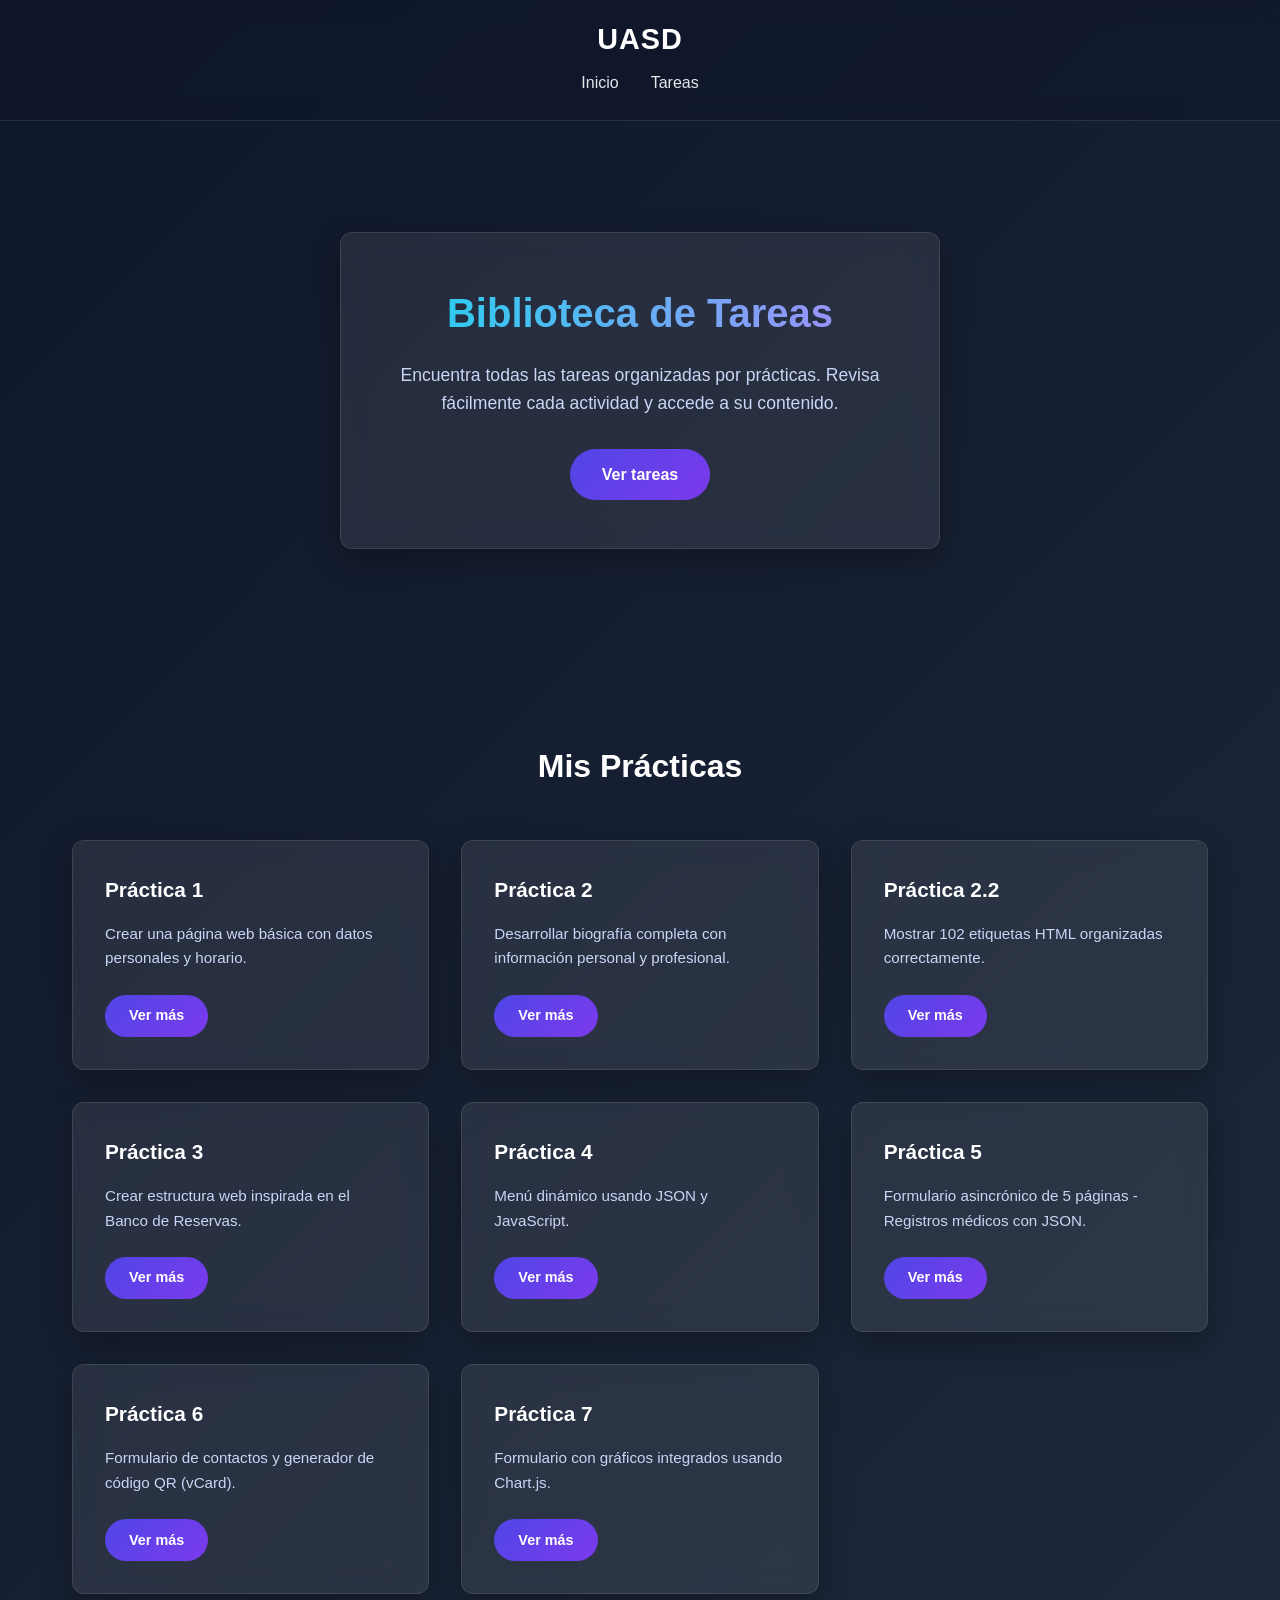
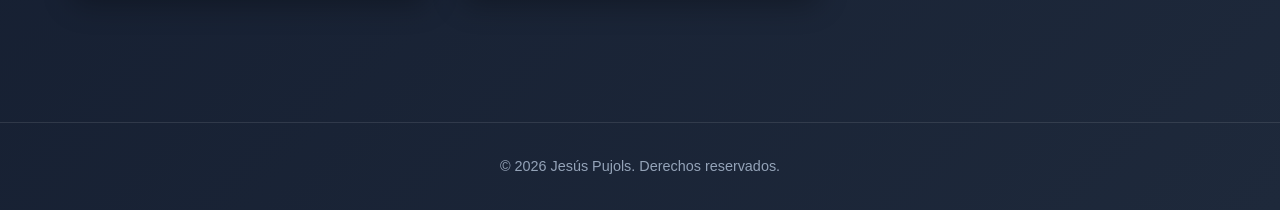
==== commit fb214909: "Agregar Práctica 7: Sistema de gráficos con Chart.js" ====
--- a/index.html
+++ b/index.html
@@ -84,6 +84,13 @@
 						<p>Formulario de contactos y generador de código QR (vCard).</p>
 						<a href="Tareas/practica6/index.html" class="card-btn">Ver más</a>
 					</article>
+
+					<!-- Practica 7 -->
+					<article class="task-card">
+						<h3>Práctica 7</h3>
+						<p>Formulario con gráficos integrados usando Chart.js.</p>
+						<a href="Tareas/practica7/index.html" class="card-btn">Ver más</a>
+					</article>
 				</div>
 			</div>
 		</section>
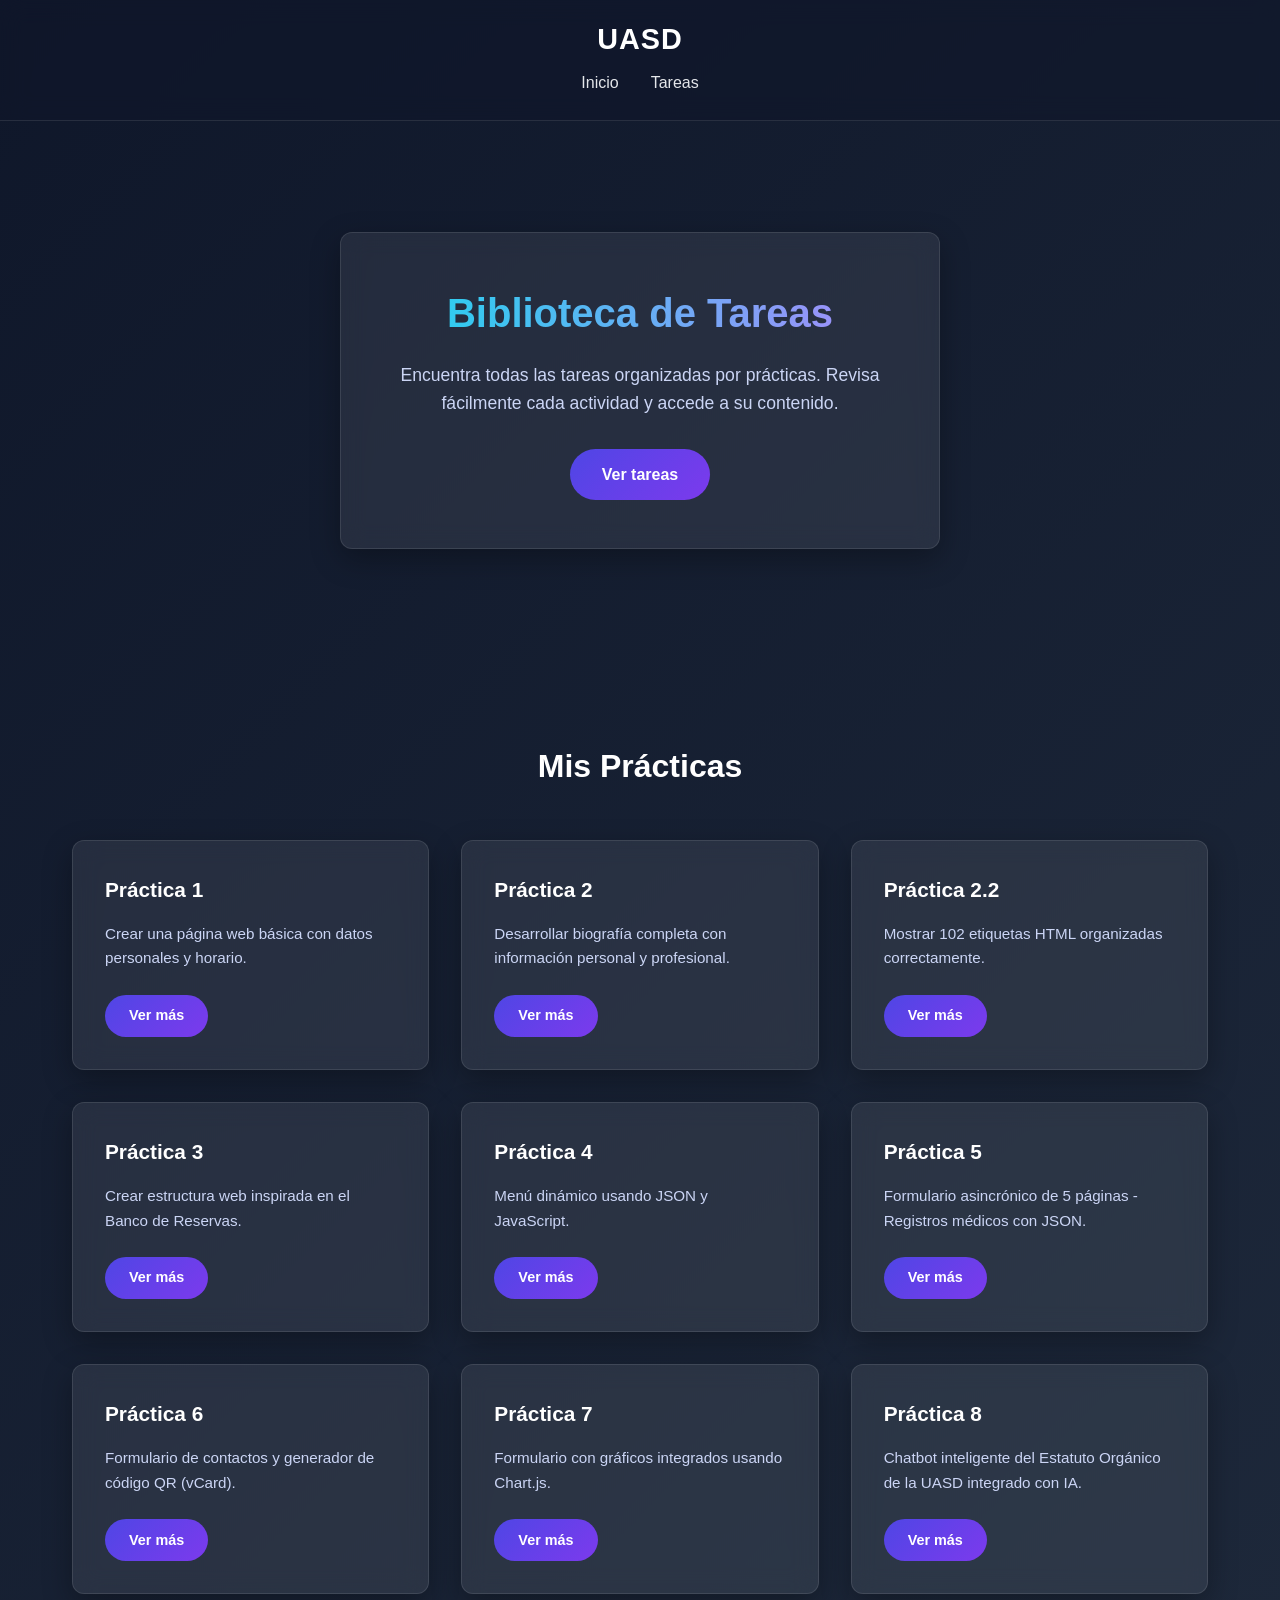
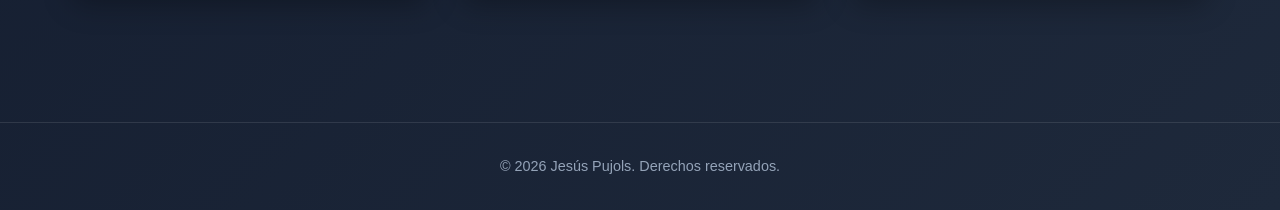
==== commit 16e402a7: "feat(practica8): implement UASD Organic Statute Chatbot, responsive welcome banner, and Gemini API i" ====
--- a/index.html
+++ b/index.html
@@ -91,6 +91,13 @@
 						<p>Formulario con gráficos integrados usando Chart.js.</p>
 						<a href="Tareas/practica7/index.html" class="card-btn">Ver más</a>
 					</article>
+
+					<!-- Practica 8 -->
+					<article class="task-card">
+						<h3>Práctica 8</h3>
+						<p>Chatbot inteligente del Estatuto Orgánico de la UASD integrado con IA.</p>
+						<a href="Tareas/practica8/index.html" class="card-btn">Ver más</a>
+					</article>
 				</div>
 			</div>
 		</section>
